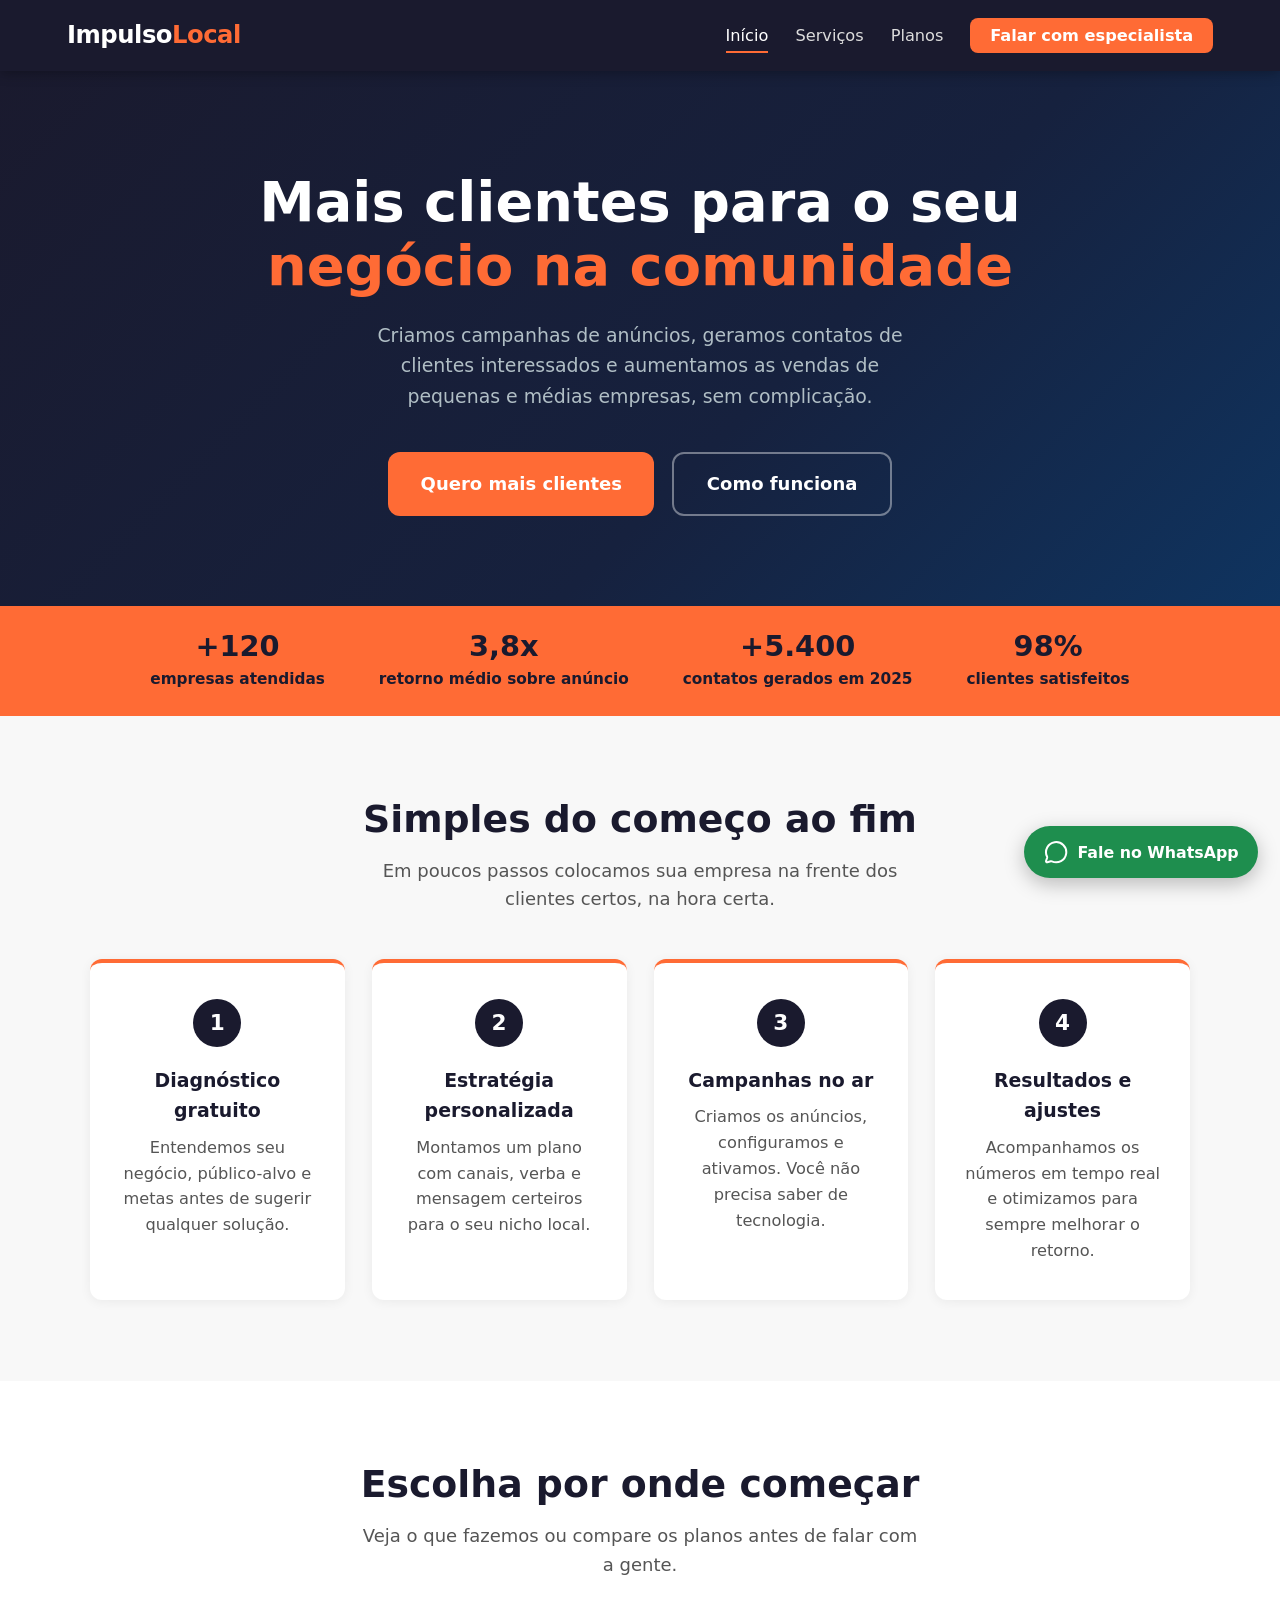
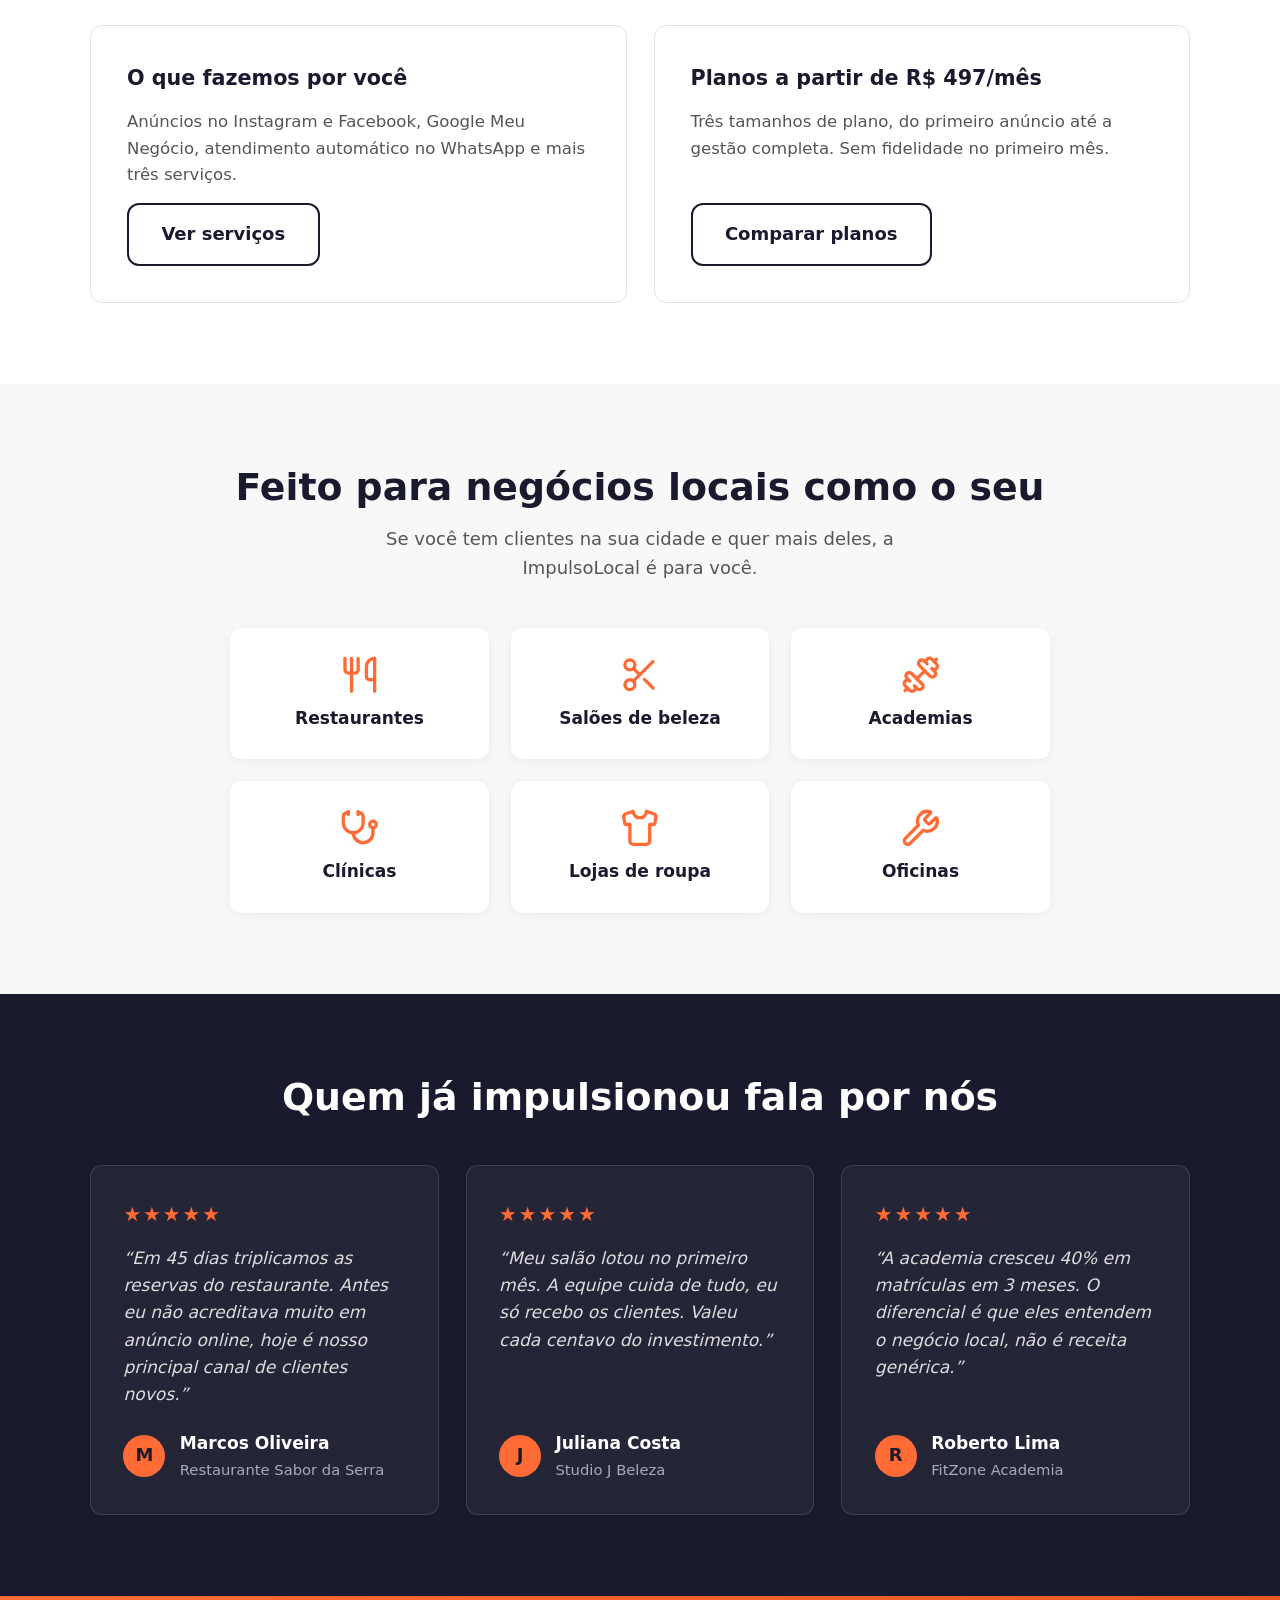
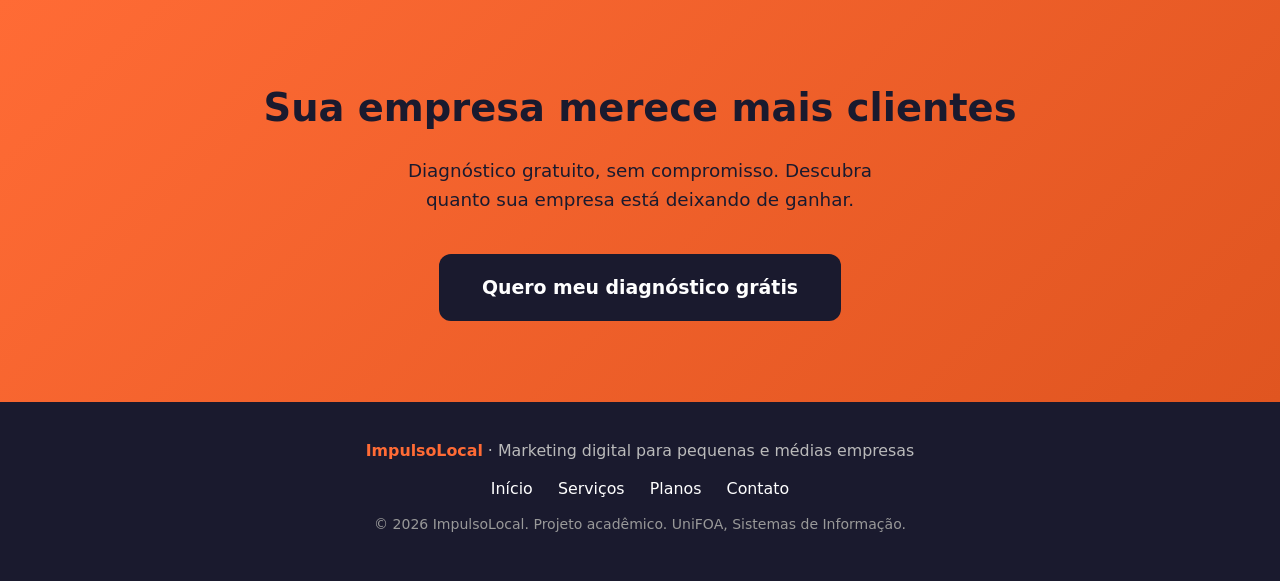
==== Projeto-pequenos-negocios/index.html @ 8b4b6181 "Add files via upload" ====
<!DOCTYPE html>
<html lang="pt-BR">
<head>
  <meta charset="UTF-8" />
  <meta name="viewport" content="width=device-width, initial-scale=1.0" />
  <meta name="description" content="Anúncios, leads e mais clientes para pequenos negócios locais." />
  <title>ImpulsoLocal · Marketing para Pequenos Negócios</title>
  <link rel="stylesheet" href="css/style.css" />
</head>
<body>

  <!-- NAVBAR (igual em todas as páginas) -->
  <nav aria-label="Menu principal">
    <div class="nav-inner">
      <a href="index.html" class="logo">Impulso<span>Local</span></a>
      <button class="menu-toggle" id="menuToggle" aria-expanded="false" aria-controls="navLinks" aria-label="Abrir menu">
        <svg class="icon icon-abrir" viewBox="0 0 24 24" aria-hidden="true"><path d="M4 5h16"/><path d="M4 12h16"/><path d="M4 19h16"/></svg>
        <svg class="icon icon-fechar" viewBox="0 0 24 24" aria-hidden="true"><path d="M18 6 6 18"/><path d="m6 6 12 12"/></svg>
      </button>
      <ul class="nav-links" id="navLinks">
        <li><a href="index.html" aria-current="page">Início</a></li>
        <li><a href="servicos.html">Serviços</a></li>
        <li><a href="planos.html">Planos</a></li>
        <li><a href="contato.html" class="nav-cta">Falar com especialista</a></li>
      </ul>
    </div>
  </nav>

  <main>
    <!-- HERO -->
    <section class="hero">
      <h1>Mais clientes para o seu<br><em>negócio na comunidade</em></h1>
      <p>Criamos campanhas de anúncios, geramos contatos de clientes interessados e aumentamos as vendas de pequenas e médias empresas, sem complicação.</p>
      <div class="hero-btns">
        <a href="contato.html" class="btn-primary">Quero mais clientes</a>
        <a href="#como-funciona" class="btn-secondary">Como funciona</a>
      </div>
    </section>

    <!-- NÚMEROS -->
    <div class="stats-bar">
      <div class="stat"><strong>+120</strong><span>empresas atendidas</span></div>
      <div class="stat"><strong>3,8x</strong><span>retorno médio sobre anúncio</span></div>
      <div class="stat"><strong>+5.400</strong><span>contatos gerados em 2025</span></div>
      <div class="stat"><strong>98%</strong><span>clientes satisfeitos</span></div>
    </div>

    <!-- COMO FUNCIONA -->
    <section id="como-funciona" class="bg-cinza">
      <div class="container text-center">
        <h2 class="section-title">Simples do começo ao fim</h2>
        <p class="section-sub">Em poucos passos colocamos sua empresa na frente dos clientes certos, na hora certa.</p>
        <div class="steps-grid">
        <div class="step-card">
          <div class="step-num" aria-hidden="true">1</div>
          <h3><span class="sr-only">Passo 1: </span>Diagnóstico gratuito</h3>
          <p>Entendemos seu negócio, público-alvo e metas antes de sugerir qualquer solução.</p>
        </div>
        <div class="step-card">
          <div class="step-num" aria-hidden="true">2</div>
          <h3><span class="sr-only">Passo 2: </span>Estratégia personalizada</h3>
          <p>Montamos um plano com canais, verba e mensagem certeiros para o seu nicho local.</p>
        </div>
        <div class="step-card">
          <div class="step-num" aria-hidden="true">3</div>
          <h3><span class="sr-only">Passo 3: </span>Campanhas no ar</h3>
          <p>Criamos os anúncios, configuramos e ativamos. Você não precisa saber de tecnologia.</p>
        </div>
        <div class="step-card">
          <div class="step-num" aria-hidden="true">4</div>
          <h3><span class="sr-only">Passo 4: </span>Resultados e ajustes</h3>
          <p>Acompanhamos os números em tempo real e otimizamos para sempre melhorar o retorno.</p>
        </div>
        </div>
      </div>
    </section>

    <!-- CONHEÇA MAIS (leva às páginas internas) -->
    <section>
      <div class="container text-center">
        <h2 class="section-title">Escolha por onde começar</h2>
        <p class="section-sub">Veja o que fazemos ou compare os planos antes de falar com a gente.</p>
        <div class="preview-grid">
          <article class="preview-card">
            <h3>O que fazemos por você</h3>
            <p>Anúncios no Instagram e Facebook, Google Meu Negócio, atendimento automático no WhatsApp e mais três serviços.</p>
            <a href="servicos.html" class="btn-primary btn-outline">Ver serviços</a>
          </article>
          <article class="preview-card">
            <h3>Planos a partir de R$ 497/mês</h3>
            <p>Três tamanhos de plano, do primeiro anúncio até a gestão completa. Sem fidelidade no primeiro mês.</p>
            <a href="planos.html" class="btn-primary btn-outline">Comparar planos</a>
          </article>
        </div>
      </div>
    </section>

    <!-- PARA QUEM -->
    <section id="para-quem" class="bg-cinza">
      <div class="container text-center">
        <h2 class="section-title">Feito para negócios locais como o seu</h2>
        <p class="section-sub">Se você tem clientes na sua cidade e quer mais deles, a ImpulsoLocal é para você.</p>
        <ul class="audience-grid">
        <li class="audience-item"><svg class="icon" viewBox="0 0 24 24" aria-hidden="true"><path d="M3 2v7c0 1.1.9 2 2 2h4a2 2 0 0 0 2-2V2"/><path d="M7 2v20"/><path d="M21 15V2a5 5 0 0 0-5 5v6c0 1.1.9 2 2 2h3Zm0 0v7"/></svg>Restaurantes</li>
        <li class="audience-item"><svg class="icon" viewBox="0 0 24 24" aria-hidden="true"><circle cx="6" cy="6" r="3"/><path d="M8.12 8.12 12 12"/><path d="M20 4 8.12 15.88"/><circle cx="6" cy="18" r="3"/><path d="M14.8 14.8 20 20"/></svg>Salões de beleza</li>
        <li class="audience-item"><svg class="icon" viewBox="0 0 24 24" aria-hidden="true"><path d="M17.596 12.768a2 2 0 1 0 2.829-2.829l-1.768-1.767a2 2 0 0 0 2.828-2.829l-2.828-2.828a2 2 0 0 0-2.829 2.828l-1.767-1.768a2 2 0 1 0-2.829 2.829z"/><path d="m2.5 21.5 1.4-1.4"/><path d="m20.1 3.9 1.4-1.4"/><path d="M5.343 21.485a2 2 0 1 0 2.829-2.828l1.767 1.768a2 2 0 1 0 2.829-2.829l-6.364-6.364a2 2 0 1 0-2.829 2.829l1.768 1.767a2 2 0 0 0-2.828 2.829z"/><path d="m9.6 14.4 4.8-4.8"/></svg>Academias</li>
        <li class="audience-item"><svg class="icon" viewBox="0 0 24 24" aria-hidden="true"><path d="M11 2v2"/><path d="M5 2v2"/><path d="M5 3H4a2 2 0 0 0-2 2v4a6 6 0 0 0 12 0V5a2 2 0 0 0-2-2h-1"/><path d="M8 15a6 6 0 0 0 12 0v-3"/><circle cx="20" cy="10" r="2"/></svg>Clínicas</li>
        <li class="audience-item"><svg class="icon" viewBox="0 0 24 24" aria-hidden="true"><path d="M20.38 3.46 16 2a4 4 0 0 1-8 0L3.62 3.46a2 2 0 0 0-1.34 2.23l.58 3.47a1 1 0 0 0 .99.84H6v10c0 1.1.9 2 2 2h8a2 2 0 0 0 2-2V10h2.15a1 1 0 0 0 .99-.84l.58-3.47a2 2 0 0 0-1.34-2.23z"/></svg>Lojas de roupa</li>
        <li class="audience-item"><svg class="icon" viewBox="0 0 24 24" aria-hidden="true"><path d="M14.7 6.3a1 1 0 0 0 0 1.4l1.6 1.6a1 1 0 0 0 1.4 0l3.106-3.105c.32-.322.863-.22.983.218a6 6 0 0 1-8.259 7.057l-7.91 7.91a1 1 0 0 1-2.999-3l7.91-7.91a6 6 0 0 1 7.057-8.259c.438.12.54.662.219.984z"/></svg>Oficinas</li>
        </ul>
      </div>
    </section>

    <!-- DEPOIMENTOS -->
    <section class="bg-azul">
      <div class="container text-center">
        <h2 class="section-title">Quem já impulsionou fala por nós</h2>
        <div class="depo-grid">
        <figure class="depo-card">
          <div class="depo-stars" role="img" aria-label="Avaliação 5 de 5 estrelas">★★★★★</div>
          <blockquote class="depo-text">“Em 45 dias triplicamos as reservas do restaurante. Antes eu não acreditava muito em anúncio online, hoje é nosso principal canal de clientes novos.”</blockquote>
          <figcaption class="depo-author">
            <div class="depo-avatar" aria-hidden="true">M</div>
            <div>
              <div class="depo-name">Marcos Oliveira</div>
              <div class="depo-biz">Restaurante Sabor da Serra</div>
            </div>
          </figcaption>
        </figure>
        <figure class="depo-card">
          <div class="depo-stars" role="img" aria-label="Avaliação 5 de 5 estrelas">★★★★★</div>
          <blockquote class="depo-text">“Meu salão lotou no primeiro mês. A equipe cuida de tudo, eu só recebo os clientes. Valeu cada centavo do investimento.”</blockquote>
          <figcaption class="depo-author">
            <div class="depo-avatar" aria-hidden="true">J</div>
            <div>
              <div class="depo-name">Juliana Costa</div>
              <div class="depo-biz">Studio J Beleza</div>
            </div>
          </figcaption>
        </figure>
        <figure class="depo-card">
          <div class="depo-stars" role="img" aria-label="Avaliação 5 de 5 estrelas">★★★★★</div>
          <blockquote class="depo-text">“A academia cresceu 40% em matrículas em 3 meses. O diferencial é que eles entendem o negócio local, não é receita genérica.”</blockquote>
          <figcaption class="depo-author">
            <div class="depo-avatar" aria-hidden="true">R</div>
            <div>
              <div class="depo-name">Roberto Lima</div>
              <div class="depo-biz">FitZone Academia</div>
            </div>
          </figcaption>
        </figure>
        </div>
      </div>
    </section>

    <!-- CTA FINAL -->
    <div class="cta-section">
      <h2>Sua empresa merece mais clientes</h2>
      <p>Diagnóstico gratuito, sem compromisso. Descubra quanto sua empresa está deixando de ganhar.</p>
      <a href="contato.html" class="btn-primary">Quero meu diagnóstico grátis</a>
    </div>
  </main>

  <!-- RODAPÉ -->
  <footer>
    <p><strong>ImpulsoLocal</strong> · Marketing digital para pequenas e médias empresas</p>
    <ul class="footer-links">
      <li><a href="index.html">Início</a></li>
      <li><a href="servicos.html">Serviços</a></li>
      <li><a href="planos.html">Planos</a></li>
      <li><a href="contato.html">Contato</a></li>
    </ul>
    <p class="copy">© <span id="ano">2026</span> ImpulsoLocal. Projeto acadêmico. UniFOA, Sistemas de Informação.</p>
  </footer>

  <!-- Botão flutuante: caminho alternativo para quem não quer preencher formulário -->
  <a href="https://wa.me/5524999999999?text=Ol%C3%A1!%20Vim%20pelo%20site%20e%20quero%20saber%20mais%20sobre%20a%20ImpulsoLocal." class="whatsapp-float" target="_blank" rel="noopener" aria-label="Conversar pelo WhatsApp (abre em nova aba)">
    <svg class="icon" viewBox="0 0 24 24" aria-hidden="true"><path d="M2.992 16.342a2 2 0 0 1 .094 1.167l-1.065 3.29a1 1 0 0 0 1.236 1.168l3.413-.998a2 2 0 0 1 1.099.092 10 10 0 1 0-4.777-4.719"/></svg>
    <span class="rotulo">Fale no WhatsApp</span>
  </a>

  <script src="js/main.js"></script>
</body>
</html>
---- Projeto-pequenos-negocios/css/style.css ----
/* =========================================================
   ImpulsoLocal · Folha de estilos única do site
   Organização:
     1. Variáveis e reset
     2. Componentes globais (botões, títulos, ícones)
     3. Navbar + menu hambúrguer
     4. Seções da Home
     5. Página Serviços
     6. Página Planos
     7. Página Contato (formulário)
     8. Rodapé e botão flutuante de WhatsApp
     9. Responsividade (media queries)
   Todos os layouts de grade usam FLEXBOX (display:flex + flex-wrap).
   ========================================================= */

/* ---------- 1. Variáveis e reset ---------- */
*, *::before, *::after { box-sizing: border-box; margin: 0; padding: 0; }

:root {
  --laranja: #FF6B35;
  --laranja-escuro: #E05520;
  --laranja-texto: #C2410C;   /* laranja escuro para TEXTO sobre fundo claro (contraste 5,2:1) */
  --azul: #1A1A2E;
  --azul-medio: #16213E;
  --cinza-claro: #F8F8F8;
  --cinza-texto: #555;
  --branco: #fff;
  --erro: #C62828;
  --sucesso: #2E7D32;
  --radius: 12px;
  --sombra: 0 2px 12px rgba(0, 0, 0, .06);
}

html {
  scroll-behavior: smooth;
  font-size: 18px; /* veio do antigo corpo.css: base maior = leitura mais fácil */
}

body {
  font-family: 'Segoe UI', system-ui, sans-serif;
  color: #222;
  background: var(--branco);
  line-height: 1.6;
}

img, svg { display: block; }

/* Foco visível para quem navega pelo teclado */
a:focus-visible,
button:focus-visible,
input:focus-visible,
select:focus-visible,
textarea:focus-visible {
  outline: 3px solid var(--laranja);
  outline-offset: 2px;
}

/* Texto só para leitores de tela */
.sr-only {
  position: absolute; width: 1px; height: 1px;
  overflow: hidden; clip: rect(0 0 0 0); white-space: nowrap;
}

/* ---------- 2. Componentes globais ---------- */
.container { max-width: 1100px; margin: 0 auto; }
section { padding: 4.5rem 1.5rem; }

.section-title {
  font-size: clamp(1.5rem, 3vw, 2.1rem);
  font-weight: 800;
  margin-bottom: .8rem;
  color: var(--azul);
  line-height: 1.2;
}
.section-sub {
  color: var(--cinza-texto);
  max-width: 560px;
  font-size: 1rem;
}
.text-center { text-align: center; }
.text-center .section-sub { margin: 0 auto; }

.icon {
  width: 1em; height: 1em;
  stroke: currentColor; fill: none;
  stroke-width: 2; stroke-linecap: round; stroke-linejoin: round;
  flex-shrink: 0;
}

.btn-primary,
.btn-secondary {
  display: inline-flex;
  align-items: center;
  justify-content: center;
  gap: .5rem;
  padding: .85rem 1.8rem;
  border-radius: var(--radius);
  font-weight: 700;
  font-size: 1rem;
  font-family: inherit;
  text-decoration: none;
  cursor: pointer;
  transition: background .2s, transform .15s, border-color .2s, color .2s;
}
.btn-primary {
  background: var(--laranja);
  color: var(--branco);
  border: none;
}
.btn-primary:hover { background: var(--laranja-escuro); transform: translateY(-2px); }
.btn-secondary {
  background: transparent;
  color: var(--branco);
  border: 2px solid rgba(255, 255, 255, .4);
  font-weight: 600;
}
.btn-secondary:hover { border-color: var(--laranja); color: var(--laranja); }

/* Botão "contorno" para fundos claros */
.btn-outline {
  background: transparent;
  color: var(--azul);
  border: 2px solid var(--azul);
}
.btn-outline:hover { background: var(--azul); color: var(--branco); }

/* Cabeçalho das páginas internas */
.page-header {
  background: linear-gradient(135deg, var(--azul) 0%, var(--azul-medio) 60%, #0f3460 100%);
  color: var(--branco);
  text-align: center;
  padding: 3.5rem 1.5rem 3rem;
}
.page-header h1 { font-size: clamp(1.7rem, 4vw, 2.5rem); font-weight: 900; line-height: 1.2; margin-bottom: .6rem; }
.page-header p { color: #b0bec5; max-width: 560px; margin: 0 auto; }

/* Trilha de navegação (onde estou?) */
.breadcrumb {
  display: flex;
  justify-content: center;
  gap: .4rem;
  list-style: none;
  font-size: .8rem;
  color: #b0bec5;
  margin-bottom: 1rem;
}
.breadcrumb a { color: #fff; }
.breadcrumb li + li::before { content: "›"; margin-right: .4rem; }

/* ---------- 3. Navbar + menu hambúrguer ---------- */
nav {
  position: sticky;
  top: 0;
  z-index: 100;
  background: var(--azul);
  box-shadow: 0 2px 12px rgba(0, 0, 0, .3);
}
.nav-inner {
  max-width: 1200px;
  margin: 0 auto;
  padding: .9rem 1.5rem;
  display: flex;
  justify-content: space-between;
  align-items: center;
  gap: 1rem;
}
.logo {
  font-size: 1.35rem;
  font-weight: 800;
  color: var(--branco);
  letter-spacing: -0.5px;
  text-decoration: none;
}
.logo span { color: var(--laranja); }

.nav-links {
  display: flex;
  align-items: center;
  gap: 1.5rem;
  list-style: none;
}
.nav-links a {
  color: #ddd;
  text-decoration: none;
  font-size: .9rem;
  padding: .3rem 0;
  border-bottom: 2px solid transparent;
  transition: color .2s, border-color .2s;
}
.nav-links a:hover { color: var(--laranja); }
/* Página atual destacada (aria-current="page") */
.nav-links a[aria-current="page"] { color: var(--branco); border-bottom-color: var(--laranja); }

.nav-cta {
  background: var(--laranja);
  color: var(--branco) !important;
  padding: .45rem 1.1rem !important;
  border-radius: 8px;
  font-weight: 700;
  border-bottom: none !important;
}
.nav-cta:hover { background: var(--laranja-escuro); }

.menu-toggle {
  display: none; /* só aparece no celular */
  background: none;
  border: 2px solid rgba(255, 255, 255, .3);
  border-radius: 8px;
  color: var(--branco);
  padding: .35rem;
  cursor: pointer;
  font-size: 1.4rem;
}
.menu-toggle .icon-fechar { display: none; }
.menu-toggle[aria-expanded="true"] .icon-abrir { display: none; }
.menu-toggle[aria-expanded="true"] .icon-fechar { display: block; }

/* ---------- 4. Seções da Home ---------- */
.hero {
  background: linear-gradient(135deg, var(--azul) 0%, var(--azul-medio) 60%, #0f3460 100%);
  color: var(--branco);
  padding: 5.5rem 1.5rem 5rem;
  text-align: center;
}
.hero h1 {
  font-size: clamp(1.9rem, 5vw, 3.1rem);
  font-weight: 900;
  line-height: 1.15;
  max-width: 860px;
  margin: 0 auto 1.2rem;
}
.hero h1 em { font-style: normal; color: var(--laranja); }
.hero p {
  font-size: 1.05rem;
  color: #b0bec5;
  max-width: 560px;
  margin: 0 auto 2.3rem;
}
.hero-btns { display: flex; gap: 1rem; justify-content: center; flex-wrap: wrap; }

/* Barra de números: texto em azul sobre laranja (contraste 6:1, antes era 2,9:1) */
.stats-bar {
  background: var(--laranja);
  display: flex;
  justify-content: center;
  flex-wrap: wrap;
  gap: 1.5rem 3rem;
  padding: 1.3rem 1.5rem;
}
.stat { text-align: center; color: var(--azul); flex: 0 1 auto; }
.stat strong { display: block; font-size: 1.6rem; font-weight: 900; line-height: 1.2; }
.stat span { font-size: .85rem; font-weight: 600; }

/* Como funciona */
.bg-cinza { background: var(--cinza-claro); }
.steps-grid {
  display: flex;
  flex-wrap: wrap;
  gap: 1.5rem;
  margin-top: 2.5rem;
}
.step-card {
  flex: 1 1 220px;
  background: var(--branco);
  border-radius: var(--radius);
  padding: 2rem 1.5rem;
  text-align: center;
  box-shadow: var(--sombra);
  border-top: 4px solid var(--laranja);
  transition: transform .2s, box-shadow .2s;
}
.step-card:hover { transform: translateY(-4px); box-shadow: 0 8px 24px rgba(0, 0, 0, .1); }
.step-num {
  width: 48px; height: 48px;
  border-radius: 50%;
  background: var(--azul);
  color: var(--branco);
  font-size: 1.2rem;
  font-weight: 800;
  display: flex; align-items: center; justify-content: center;
  margin: 0 auto 1rem;
}
.step-card h3 { font-size: 1.05rem; font-weight: 700; margin-bottom: .5rem; color: var(--azul); }
.step-card p { font-size: .9rem; color: var(--cinza-texto); }

/* Para quem (antes ficava no corpo.css, agora em Flexbox) */
.audience-grid {
  list-style: none;
  display: flex;
  flex-wrap: wrap;
  justify-content: center;
  gap: 1.2rem;
  max-width: 820px;
  margin: 2.5rem auto 0;
}
.audience-item {
  flex: 1 1 220px;
  max-width: 260px;
  background: var(--branco);
  border-radius: var(--radius);
  padding: 1.5rem 1rem;
  text-align: center;
  box-shadow: var(--sombra);
  font-weight: 600;
  color: var(--azul);
  font-size: .95rem;
  transition: background .2s, color .2s;
}
.audience-item:hover { background: var(--azul); color: var(--branco); }
.audience-item .icon { width: 2.2rem; height: 2.2rem; margin: 0 auto .6rem; color: var(--laranja); }

/* Chamadas para as páginas internas */
.preview-grid {
  display: flex;
  flex-wrap: wrap;
  gap: 1.5rem;
  margin-top: 2.5rem;
}
.preview-card {
  flex: 1 1 300px;
  border: 1px solid #e3e3e3;
  border-radius: var(--radius);
  padding: 2rem;
  text-align: left;
  display: flex;
  flex-direction: column;
  gap: .8rem;
}
.preview-card h3 { color: var(--azul); font-size: 1.15rem; }
.preview-card p { color: var(--cinza-texto); font-size: .92rem; flex-grow: 1; }
.preview-card .btn-primary,
.preview-card .btn-outline { align-self: flex-start; }

/* Depoimentos */
.bg-azul { background: var(--azul); color: var(--branco); }
.bg-azul .section-title { color: var(--branco); }
.depo-grid {
  display: flex;
  flex-wrap: wrap;
  gap: 1.5rem;
  margin-top: 2.5rem;
  text-align: left;
}
.depo-card {
  flex: 1 1 280px;
  background: rgba(255, 255, 255, .05);
  border: 1px solid rgba(255, 255, 255, .12);
  border-radius: var(--radius);
  padding: 1.8rem;
  display: flex;
  flex-direction: column;
}
.depo-stars { color: var(--laranja); font-size: 1.1rem; margin-bottom: .8rem; letter-spacing: 2px; }
.depo-text { font-size: .95rem; color: #ddd; margin-bottom: 1.2rem; font-style: italic; flex-grow: 1; }
.depo-author { display: flex; align-items: center; gap: .8rem; }
.depo-avatar {
  width: 42px; height: 42px;
  border-radius: 50%;
  background: var(--laranja);
  display: flex; align-items: center; justify-content: center;
  font-weight: 800;
  color: var(--azul);
  flex-shrink: 0;
}
.depo-name { font-weight: 700; font-size: .95rem; }
.depo-biz { font-size: .82rem; color: #aab; }

/* CTA final */
.cta-section {
  background: linear-gradient(135deg, var(--laranja) 0%, var(--laranja-escuro) 100%);
  color: var(--azul);
  text-align: center;
  padding: 4.5rem 1.5rem;
}
.cta-section h2 { font-size: clamp(1.5rem, 3vw, 2.3rem); font-weight: 900; margin-bottom: 1rem; }
.cta-section p { font-size: 1.02rem; max-width: 520px; margin: 0 auto 2.2rem; font-weight: 500; }
.cta-section .btn-primary { background: var(--azul); color: var(--branco); font-size: 1.05rem; padding: 1rem 2.4rem; }
.cta-section .btn-primary:hover { background: #0a0a1a; }

/* ---------- 5. Página Serviços ---------- */
.services-grid {
  display: flex;
  flex-wrap: wrap;
  gap: 1.5rem;
  margin-top: 2.5rem;
  text-align: left;
}
.service-card {
  flex: 1 1 290px;
  background: var(--branco);
  border: 1px solid #e3e3e3;
  border-radius: var(--radius);
  padding: 1.8rem;
  display: flex;
  flex-direction: column;
  transition: border-color .2s, box-shadow .2s;
}
.service-card:hover { border-color: var(--laranja); box-shadow: 0 4px 20px rgba(255, 107, 53, .12); }
.service-icon {
  width: 3rem; height: 3rem;
  border-radius: 10px;
  background: rgba(255, 107, 53, .12);
  color: var(--laranja-texto);
  display: flex; align-items: center; justify-content: center;
  font-size: 1.5rem;
  margin-bottom: 1rem;
}
.service-card h3 { font-size: 1.05rem; font-weight: 700; color: var(--azul); margin-bottom: .5rem; }
.service-card p { font-size: .9rem; color: var(--cinza-texto); flex-grow: 1; }
.service-tag {
  align-self: flex-start;
  margin-top: .9rem;
  font-size: .75rem;
  background: rgba(255, 107, 53, .12);
  color: var(--laranja-texto);
  padding: .2rem .6rem;
  border-radius: 6px;
  font-weight: 700;
}

/* ---------- 6. Página Planos ---------- */
/* Alternador mensal / anual */
.billing-toggle {
  display: inline-flex;
  background: var(--branco);
  border: 2px solid #e3e3e3;
  border-radius: 999px;
  padding: .3rem;
  margin-top: 1.8rem;
  gap: .3rem;
}
.billing-toggle button {
  border: none;
  background: transparent;
  font-family: inherit;
  font-size: .9rem;
  font-weight: 600;
  color: var(--cinza-texto);
  padding: .5rem 1.2rem;
  border-radius: 999px;
  cursor: pointer;
}
.billing-toggle button[aria-pressed="true"] { background: var(--azul); color: var(--branco); }
.billing-toggle .desconto { color: var(--sucesso); font-size: .78rem; }
.billing-toggle button[aria-pressed="true"] .desconto { color: #9be7a0; }

.plans-grid {
  display: flex;
  flex-wrap: wrap;
  justify-content: center;
  align-items: flex-start;
  gap: 1.5rem;
  margin-top: 3rem;
  text-align: left;
}
.plan-card {
  flex: 1 1 290px;
  max-width: 360px;
  border: 2px solid #e3e3e3;
  border-radius: var(--radius);
  padding: 2rem 1.8rem;
  position: relative;
  background: var(--branco);
  transition: transform .2s;
}
.plan-card:hover { transform: translateY(-4px); }
.plan-card.destaque { border-color: var(--laranja); box-shadow: 0 8px 32px rgba(255, 107, 53, .2); }
.plan-badge {
  position: absolute;
  top: -14px; left: 50%;
  transform: translateX(-50%);
  background: var(--azul);
  color: var(--branco);
  font-size: .75rem;
  font-weight: 700;
  padding: .25rem .8rem;
  border-radius: 20px;
  white-space: nowrap;
}
.plan-name { font-size: 1.15rem; font-weight: 800; color: var(--azul); }
.plan-porte {
  display: inline-block;
  font-size: .78rem;
  font-weight: 700;
  color: var(--laranja-texto);
  background: rgba(255, 107, 53, .12);
  padding: .15rem .55rem;
  border-radius: 6px;
  margin-top: .3rem;
}
.plan-price { font-size: 2.1rem; font-weight: 900; color: var(--azul); margin: .7rem 0 0; line-height: 1.2; }
.plan-price .valor { font-size: inherit; font-weight: inherit; color: inherit; }
.plan-price span:not(.valor) { font-size: 1rem; font-weight: 400; color: var(--cinza-texto); }
.plan-cobranca { font-size: .8rem; color: var(--cinza-texto); min-height: 1.3em; }
.plan-desc { font-size: .9rem; color: var(--cinza-texto); margin: .8rem 0 1rem; }

.plan-features { list-style: none; margin-bottom: .6rem; }
.plan-features li {
  font-size: .9rem;
  color: #333;
  padding: .4rem 0;
  border-bottom: 1px solid #f0f0f0;
  display: flex;
  gap: .5rem;
  align-items: flex-start;
}
.plan-features li .icon { color: var(--sucesso); margin-top: .25rem; }
.plan-features.extra { display: none; }        /* recursos em comum ficam escondidos */
.plan-features.extra.aberto { display: block; } /* ... até o usuário pedir */

.btn-ver-mais {
  background: none;
  border: none;
  font-family: inherit;
  font-size: .85rem;
  font-weight: 600;
  color: var(--laranja-texto);
  cursor: pointer;
  display: inline-flex;
  align-items: center;
  gap: .3rem;
  padding: .3rem 0;
  margin-bottom: 1.4rem;
}
.btn-ver-mais .icon { transition: transform .2s; }
.btn-ver-mais[aria-expanded="true"] .icon { transform: rotate(180deg); }

.btn-plan { display: flex; width: 100%; }

.plans-nota { margin-top: 2rem; font-size: .88rem; color: var(--cinza-texto); }

/* ---------- 7. Página Contato (formulário) ---------- */
.form-grid {
  display: flex;
  flex-wrap: wrap;
  gap: 2.5rem;
  align-items: flex-start;
}
.form-info { flex: 1 1 300px; }
.form-box { flex: 1.4 1 420px; }

.form-info p { color: var(--cinza-texto); font-size: .95rem; margin-bottom: 1.5rem; }
.contact-item { display: flex; gap: .7rem; margin-bottom: .9rem; align-items: center; }
.contact-item .icon { font-size: 1.25rem; color: var(--laranja-texto); }
.contact-item span, .contact-item a { font-size: .92rem; color: var(--cinza-texto); }
.contact-item a { color: var(--azul); font-weight: 600; }

.form-box {
  background: var(--branco);
  border-radius: var(--radius);
  padding: 2rem;
  box-shadow: 0 2px 12px rgba(0, 0, 0, .07);
}
.form-legenda { font-size: .8rem; color: var(--cinza-texto); margin-bottom: 1.2rem; }
.obrigatorio { color: var(--erro); font-weight: 700; }

.aviso-dados {
  display: none;
  background: #FFF4EE;
  border: 1px solid rgba(255, 107, 53, .35);
  border-radius: 8px;
  padding: .7rem 1rem;
  font-size: .85rem;
  color: var(--azul);
  margin-bottom: 1.2rem;
  justify-content: space-between;
  align-items: center;
  gap: 1rem;
  flex-wrap: wrap;
}
.aviso-dados.visivel { display: flex; }
.link-botao {
  background: none; border: none; padding: 0;
  font-family: inherit; font-size: inherit; font-weight: 700;
  color: var(--laranja-texto);
  text-decoration: underline;
  cursor: pointer;
}

.form-row { display: flex; flex-wrap: wrap; gap: 0 1rem; }
.form-row .form-group { flex: 1 1 200px; }
.form-group { margin-bottom: 1.1rem; }
.form-group label { display: block; font-size: .85rem; font-weight: 600; color: var(--azul); margin-bottom: .35rem; }
.form-group .opcional { font-weight: 400; color: var(--cinza-texto); }
.form-group input,
.form-group select,
.form-group textarea {
  width: 100%;
  padding: .75rem 1rem;
  border: 1.5px solid #d6d6d6;
  border-radius: 8px;
  font-size: .95rem;
  font-family: inherit;
  transition: border-color .2s, background .2s;
  background: #fafafa;
}
.form-group input:focus,
.form-group select:focus,
.form-group textarea:focus { border-color: var(--laranja); background: var(--branco); outline: none; }
.form-group textarea { resize: vertical; min-height: 100px; }

/* Estado de erro: borda vermelha + mensagem logo abaixo do campo */
.form-group.com-erro input,
.form-group.com-erro select,
.form-group.com-erro textarea { border-color: var(--erro); background: #FFF6F6; }
.form-group.valido input,
.form-group.valido select,
.form-group.valido textarea { border-color: var(--sucesso); }
.msg-erro {
  display: flex;
  align-items: center;
  gap: .35rem;
  font-size: .8rem;
  color: var(--erro);
  margin-top: .35rem;
  min-height: 0;
}
.msg-erro:empty { display: none; }
.dica { font-size: .78rem; color: var(--cinza-texto); margin-top: .3rem; }
.contador { font-size: .75rem; color: var(--cinza-texto); text-align: right; margin-top: .2rem; }

.form-acoes { display: flex; flex-wrap: wrap; gap: .8rem; }
.btn-submit { flex: 1 1 100%; }
.btn-submit:disabled { opacity: .7; cursor: wait; transform: none; }
.btn-cancelar { display: none; flex: 1 1 100%; }
.btn-cancelar.visivel { display: inline-flex; }

.form-success {
  display: none;
  text-align: center;
  padding: 1.5rem 1rem;
  color: var(--azul);
}
.form-success.visivel { display: block; }
.success-icon {
  width: 64px; height: 64px;
  border-radius: 50%;
  background: #E8F5E9;
  color: var(--sucesso);
  display: flex; align-items: center; justify-content: center;
  font-size: 2rem;
  margin: 0 auto 1rem;
}
.form-success h2 { font-size: 1.2rem; font-weight: 800; margin-bottom: .5rem; }
.form-success p { font-size: .92rem; color: var(--cinza-texto); margin-bottom: 1.5rem; }
.success-acoes { display: flex; flex-wrap: wrap; gap: .8rem; justify-content: center; }

/* ---------- 8. Rodapé e botão flutuante ---------- */
footer {
  background: var(--azul);
  color: #bbb;
  text-align: center;
  padding: 2rem 1.5rem 2.5rem;
  font-size: .88rem;
}
footer strong { color: var(--laranja); }
.footer-links {
  display: flex;
  justify-content: center;
  flex-wrap: wrap;
  gap: .4rem 1.4rem;
  list-style: none;
  margin: .7rem 0;
}
footer a { color: #fff; text-decoration: none; }
footer a:hover { color: var(--laranja); }
.copy { font-size: .78rem; color: #999; }

.whatsapp-float {
  position: fixed;
  right: 1.2rem;
  bottom: 1.2rem;
  z-index: 90;
  display: flex;
  align-items: center;
  gap: .5rem;
  background: #1E8E4E;
  color: var(--branco);
  text-decoration: none;
  font-weight: 700;
  font-size: .88rem;
  padding: .75rem 1.1rem;
  border-radius: 999px;
  box-shadow: 0 6px 20px rgba(0, 0, 0, .25);
  transition: transform .2s, background .2s;
}
.whatsapp-float:hover { transform: translateY(-3px); background: #17733F; }
.whatsapp-float .icon { font-size: 1.35rem; }

/* ---------- 9. Responsividade ---------- */
/* Tablet e celular: navegação vira menu hambúrguer */
@media (max-width: 860px) {
  .menu-toggle { display: flex; }

  .nav-links {
    display: none;                 /* fechado por padrão */
    position: absolute;
    top: 100%;
    left: 0;
    right: 0;
    flex-direction: column;        /* Flexbox em coluna no celular */
    align-items: stretch;
    gap: 0;
    background: var(--azul);
    padding: .5rem 1.5rem 1.2rem;
    box-shadow: 0 10px 20px rgba(0, 0, 0, .3);
  }
  .nav-links.aberto { display: flex; }
  .nav-links a {
    display: block;
    padding: .85rem 0;
    font-size: 1rem;
    border-bottom: 1px solid rgba(255, 255, 255, .08);
  }
  .nav-links a[aria-current="page"] { border-bottom-color: rgba(255, 255, 255, .08); color: var(--laranja); }
  .nav-cta { text-align: center; margin-top: .8rem; }
}

/* Celular */
@media (max-width: 600px) {
  html { font-size: 16px; }
  section { padding: 3.5rem 1.2rem; }
  .hero { padding: 4rem 1.2rem 3.5rem; }
  .hero-btns a { flex: 1 1 100%; }
  .stats-bar { gap: 1rem 2rem; }
  .stat { flex: 1 1 40%; }
  .form-box { padding: 1.4rem; }
  .whatsapp-float .rotulo { display: none; }  /* só o ícone, para não cobrir o conteúdo */
  .whatsapp-float { padding: .85rem; }
}
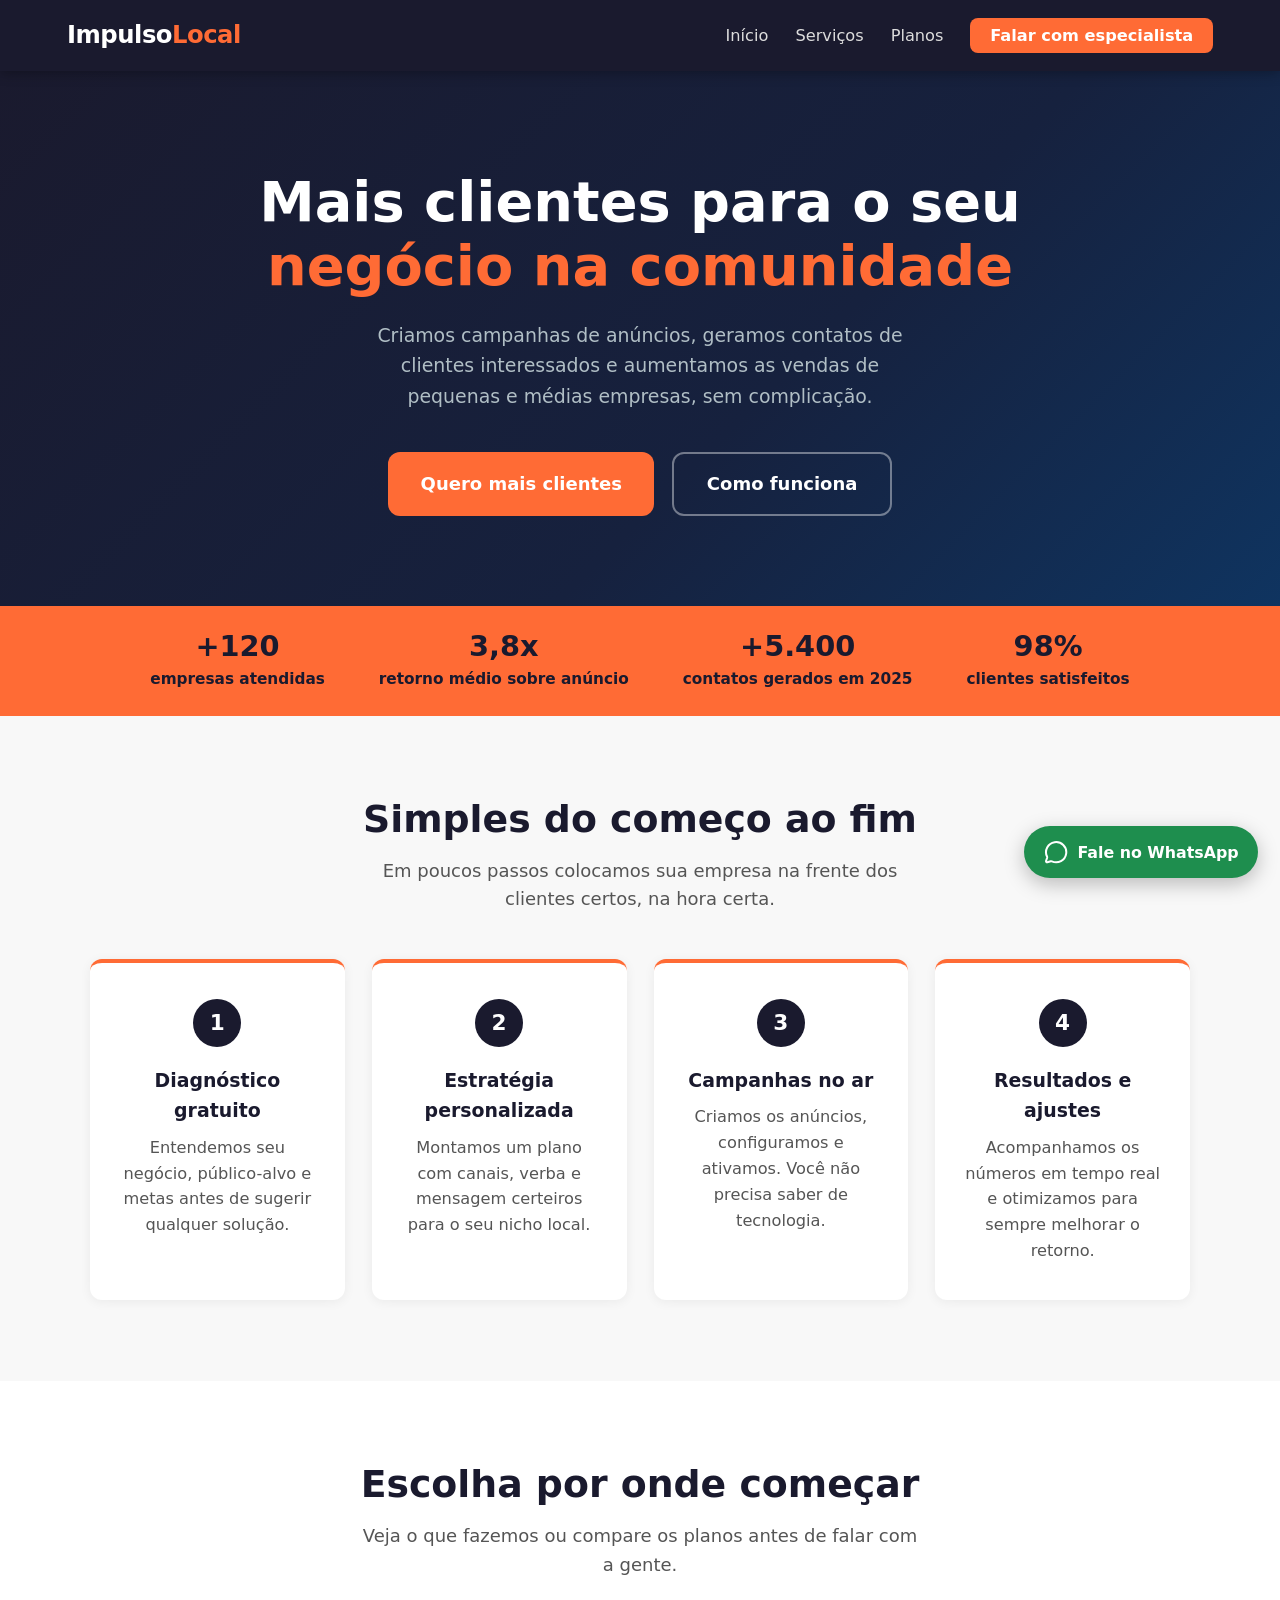
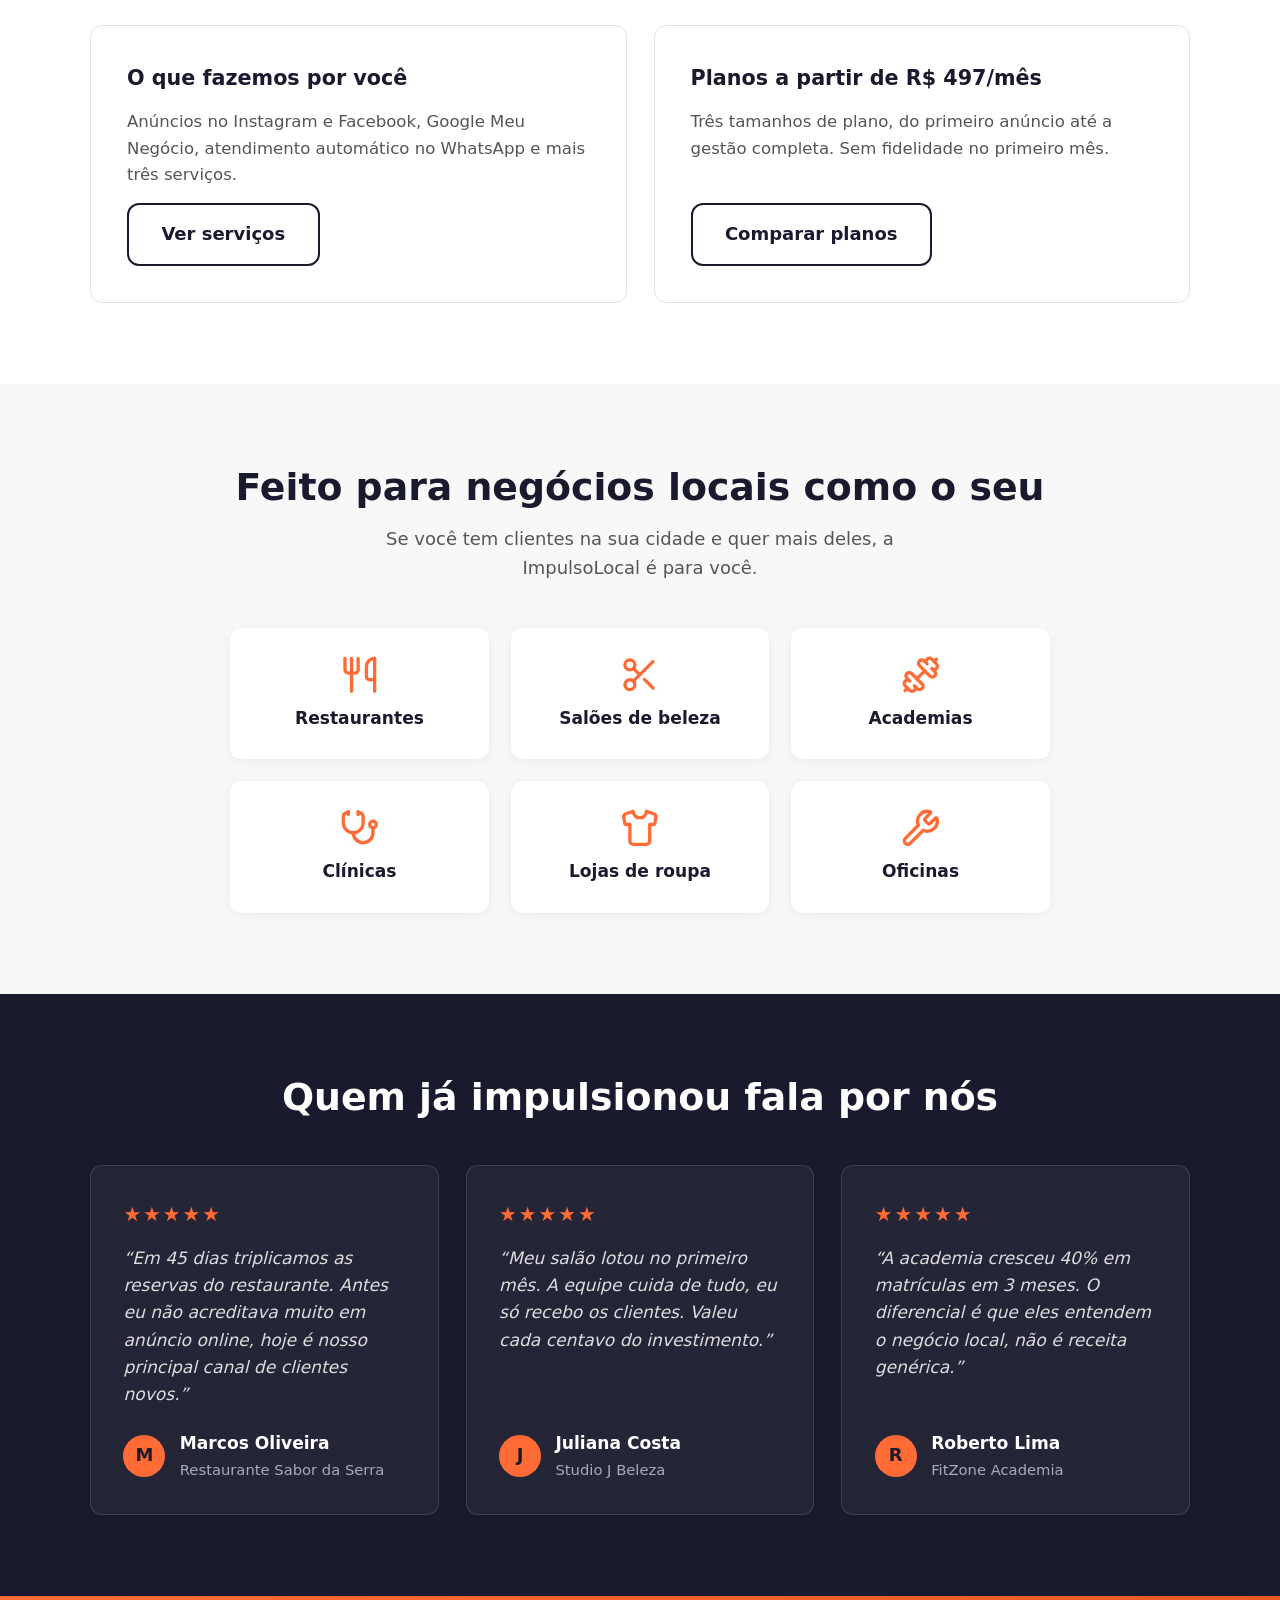
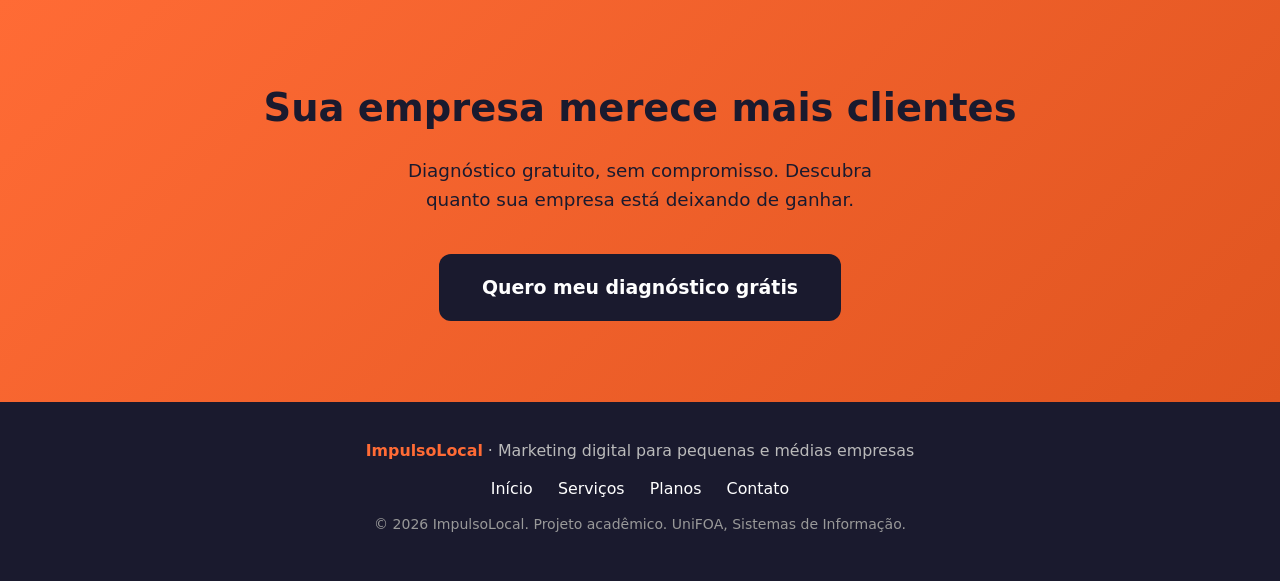
==== commit acc32b44: "Simplifica HTML para o novo CSS (sem menu hambúrguer)" ====
--- a/Projeto-pequenos-negocios/index.html
+++ b/Projeto-pequenos-negocios/index.html
@@ -9,16 +9,12 @@
 </head>
 <body>
 
-  <!-- NAVBAR (igual em todas as páginas) -->
+  <!-- menu -->
   <nav aria-label="Menu principal">
     <div class="nav-inner">
       <a href="index.html" class="logo">Impulso<span>Local</span></a>
-      <button class="menu-toggle" id="menuToggle" aria-expanded="false" aria-controls="navLinks" aria-label="Abrir menu">
-        <svg class="icon icon-abrir" viewBox="0 0 24 24" aria-hidden="true"><path d="M4 5h16"/><path d="M4 12h16"/><path d="M4 19h16"/></svg>
-        <svg class="icon icon-fechar" viewBox="0 0 24 24" aria-hidden="true"><path d="M18 6 6 18"/><path d="m6 6 12 12"/></svg>
-      </button>
       <ul class="nav-links" id="navLinks">
-        <li><a href="index.html" aria-current="page">Início</a></li>
+        <li><a href="index.html" class="ativo">Início</a></li>
         <li><a href="servicos.html">Serviços</a></li>
         <li><a href="planos.html">Planos</a></li>
         <li><a href="contato.html" class="nav-cta">Falar com especialista</a></li>
@@ -52,30 +48,30 @@
         <p class="section-sub">Em poucos passos colocamos sua empresa na frente dos clientes certos, na hora certa.</p>
         <div class="steps-grid">
         <div class="step-card">
-          <div class="step-num" aria-hidden="true">1</div>
-          <h3><span class="sr-only">Passo 1: </span>Diagnóstico gratuito</h3>
+          <div class="step-num">1</div>
+          <h3>Diagnóstico gratuito</h3>
           <p>Entendemos seu negócio, público-alvo e metas antes de sugerir qualquer solução.</p>
         </div>
         <div class="step-card">
-          <div class="step-num" aria-hidden="true">2</div>
-          <h3><span class="sr-only">Passo 2: </span>Estratégia personalizada</h3>
+          <div class="step-num">2</div>
+          <h3>Estratégia personalizada</h3>
           <p>Montamos um plano com canais, verba e mensagem certeiros para o seu nicho local.</p>
         </div>
         <div class="step-card">
-          <div class="step-num" aria-hidden="true">3</div>
-          <h3><span class="sr-only">Passo 3: </span>Campanhas no ar</h3>
+          <div class="step-num">3</div>
+          <h3>Campanhas no ar</h3>
           <p>Criamos os anúncios, configuramos e ativamos. Você não precisa saber de tecnologia.</p>
         </div>
         <div class="step-card">
-          <div class="step-num" aria-hidden="true">4</div>
-          <h3><span class="sr-only">Passo 4: </span>Resultados e ajustes</h3>
+          <div class="step-num">4</div>
+          <h3>Resultados e ajustes</h3>
           <p>Acompanhamos os números em tempo real e otimizamos para sempre melhorar o retorno.</p>
         </div>
         </div>
       </div>
     </section>
 
-    <!-- CONHEÇA MAIS (leva às páginas internas) -->
+    <!-- CONHEÇA MAIS -->
     <section>
       <div class="container text-center">
         <h2 class="section-title">Escolha por onde começar</h2>
@@ -173,7 +169,7 @@
     <p class="copy">© <span id="ano">2026</span> ImpulsoLocal. Projeto acadêmico. UniFOA, Sistemas de Informação.</p>
   </footer>
 
-  <!-- Botão flutuante: caminho alternativo para quem não quer preencher formulário -->
+  <!-- botão do whatsapp -->
   <a href="https://wa.me/5524999999999?text=Ol%C3%A1!%20Vim%20pelo%20site%20e%20quero%20saber%20mais%20sobre%20a%20ImpulsoLocal." class="whatsapp-float" target="_blank" rel="noopener" aria-label="Conversar pelo WhatsApp (abre em nova aba)">
     <svg class="icon" viewBox="0 0 24 24" aria-hidden="true"><path d="M2.992 16.342a2 2 0 0 1 .094 1.167l-1.065 3.29a1 1 0 0 0 1.236 1.168l3.413-.998a2 2 0 0 1 1.099.092 10 10 0 1 0-4.777-4.719"/></svg>
     <span class="rotulo">Fale no WhatsApp</span>
--- a/Projeto-pequenos-negocios/css/style.css
+++ b/Projeto-pequenos-negocios/css/style.css
@@ -1,4 +1,4 @@
-/* =========================================================
+/* 
    ImpulsoLocal · Folha de estilos única do site
    Organização:
      1. Variáveis e reset
@@ -11,9 +11,9 @@
      8. Rodapé e botão flutuante de WhatsApp
      9. Responsividade (media queries)
    Todos os layouts de grade usam FLEXBOX (display:flex + flex-wrap).
-   ========================================================= */
-
-/* ---------- 1. Variáveis e reset ---------- */
+    */
+
+/*  1. Variáveis e reset  */
 *, *::before, *::after { box-sizing: border-box; margin: 0; padding: 0; }
 
 :root {
@@ -61,7 +61,7 @@
   overflow: hidden; clip: rect(0 0 0 0); white-space: nowrap;
 }
 
-/* ---------- 2. Componentes globais ---------- */
+/*  2. Componentes globais  */
 .container { max-width: 1100px; margin: 0 auto; }
 section { padding: 4.5rem 1.5rem; }
 
@@ -147,7 +147,7 @@
 .breadcrumb a { color: #fff; }
 .breadcrumb li + li::before { content: "›"; margin-right: .4rem; }
 
-/* ---------- 3. Navbar + menu hambúrguer ---------- */
+/*  3. Navbar + menu hambúrguer  */
 nav {
   position: sticky;
   top: 0;
@@ -215,7 +215,7 @@
 .menu-toggle[aria-expanded="true"] .icon-abrir { display: none; }
 .menu-toggle[aria-expanded="true"] .icon-fechar { display: block; }
 
-/* ---------- 4. Seções da Home ---------- */
+/*  4. Seções da Home  */
 .hero {
   background: linear-gradient(135deg, var(--azul) 0%, var(--azul-medio) 60%, #0f3460 100%);
   color: var(--branco);
@@ -377,7 +377,7 @@
 .cta-section .btn-primary { background: var(--azul); color: var(--branco); font-size: 1.05rem; padding: 1rem 2.4rem; }
 .cta-section .btn-primary:hover { background: #0a0a1a; }
 
-/* ---------- 5. Página Serviços ---------- */
+/*  5. Página Serviços  */
 .services-grid {
   display: flex;
   flex-wrap: wrap;
@@ -418,7 +418,7 @@
   font-weight: 700;
 }
 
-/* ---------- 6. Página Planos ---------- */
+/*  6. Página Planos  */
 /* Alternador mensal / anual */
 .billing-toggle {
   display: inline-flex;
@@ -529,7 +529,7 @@
 
 .plans-nota { margin-top: 2rem; font-size: .88rem; color: var(--cinza-texto); }
 
-/* ---------- 7. Página Contato (formulário) ---------- */
+/*  7. Página Contato (formulário)  */
 .form-grid {
   display: flex;
   flex-wrap: wrap;
@@ -645,7 +645,7 @@
 .form-success p { font-size: .92rem; color: var(--cinza-texto); margin-bottom: 1.5rem; }
 .success-acoes { display: flex; flex-wrap: wrap; gap: .8rem; justify-content: center; }
 
-/* ---------- 8. Rodapé e botão flutuante ---------- */
+/*  8. Rodapé e botão flutuante  */
 footer {
   background: var(--azul);
   color: #bbb;
@@ -687,7 +687,7 @@
 .whatsapp-float:hover { transform: translateY(-3px); background: #17733F; }
 .whatsapp-float .icon { font-size: 1.35rem; }
 
-/* ---------- 9. Responsividade ---------- */
+/*  9. Responsividade  */
 /* Tablet e celular: navegação vira menu hambúrguer */
 @media (max-width: 860px) {
   .menu-toggle { display: flex; }
